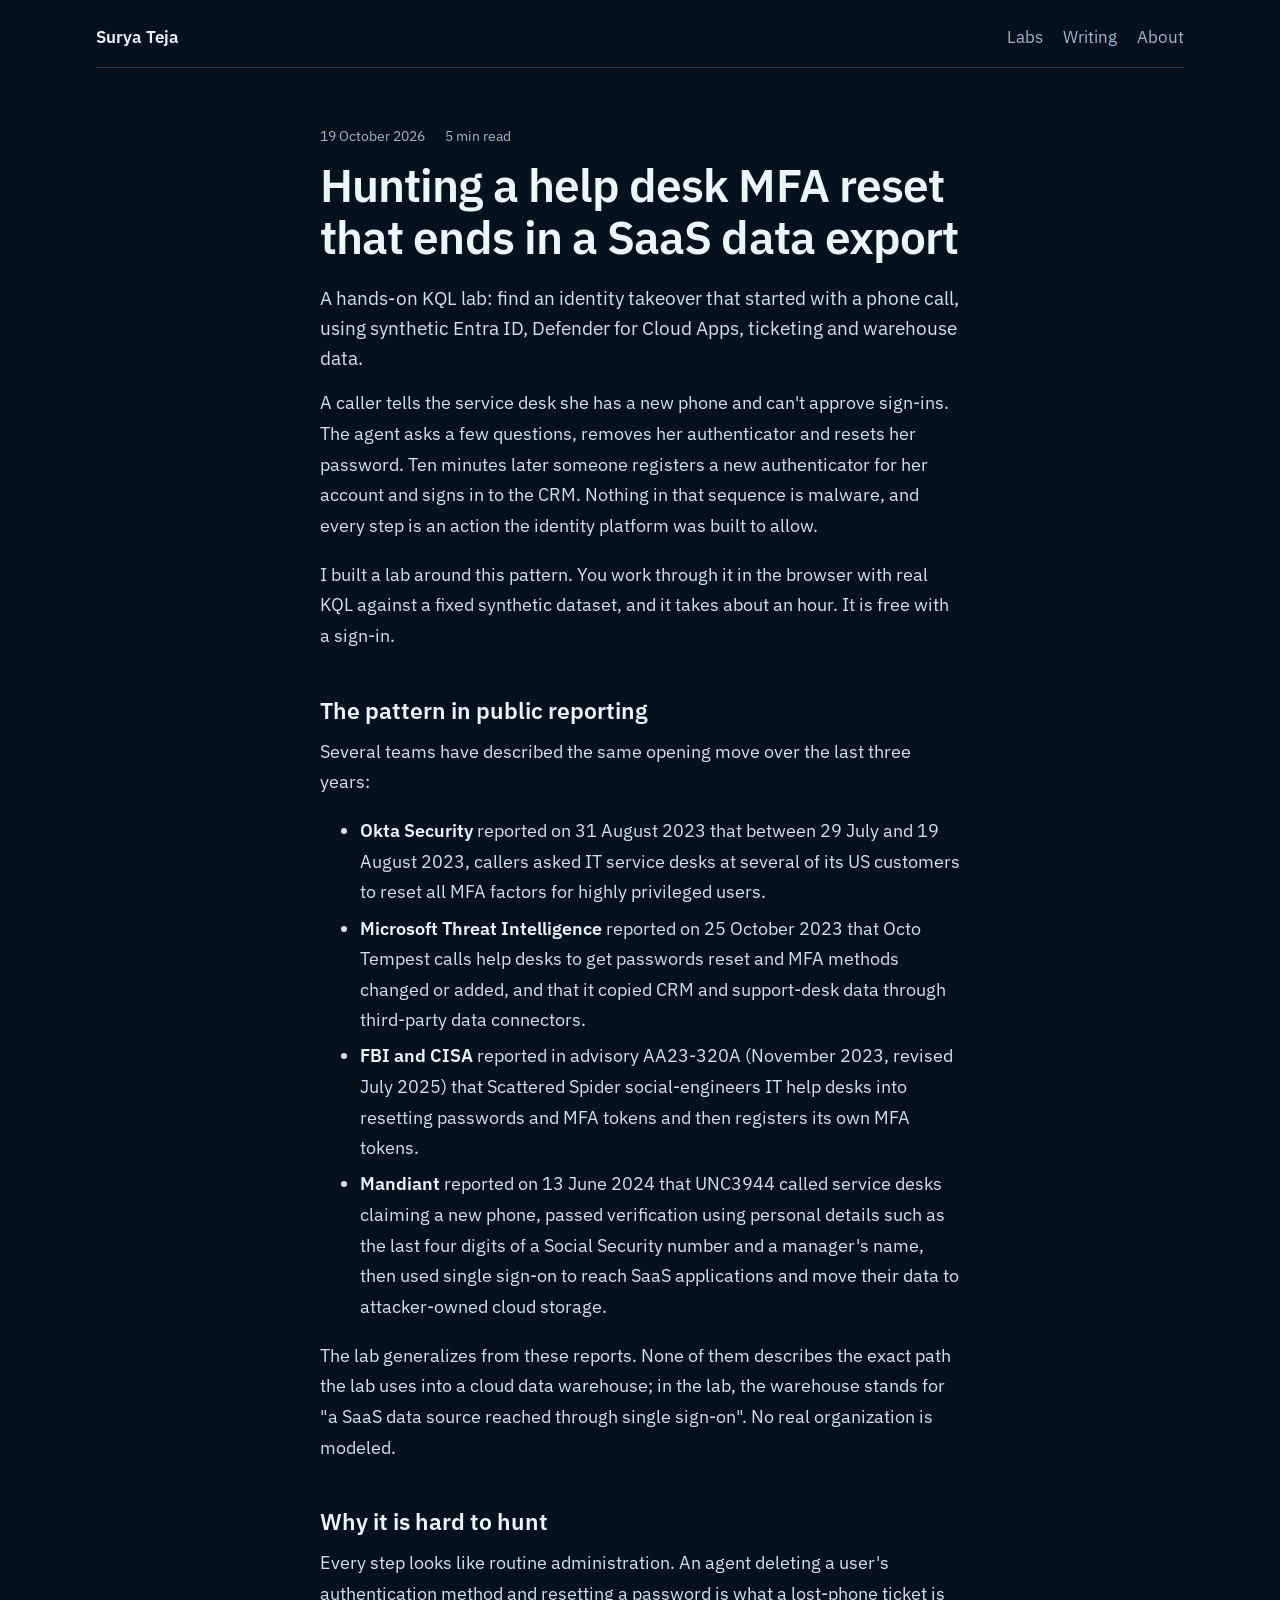
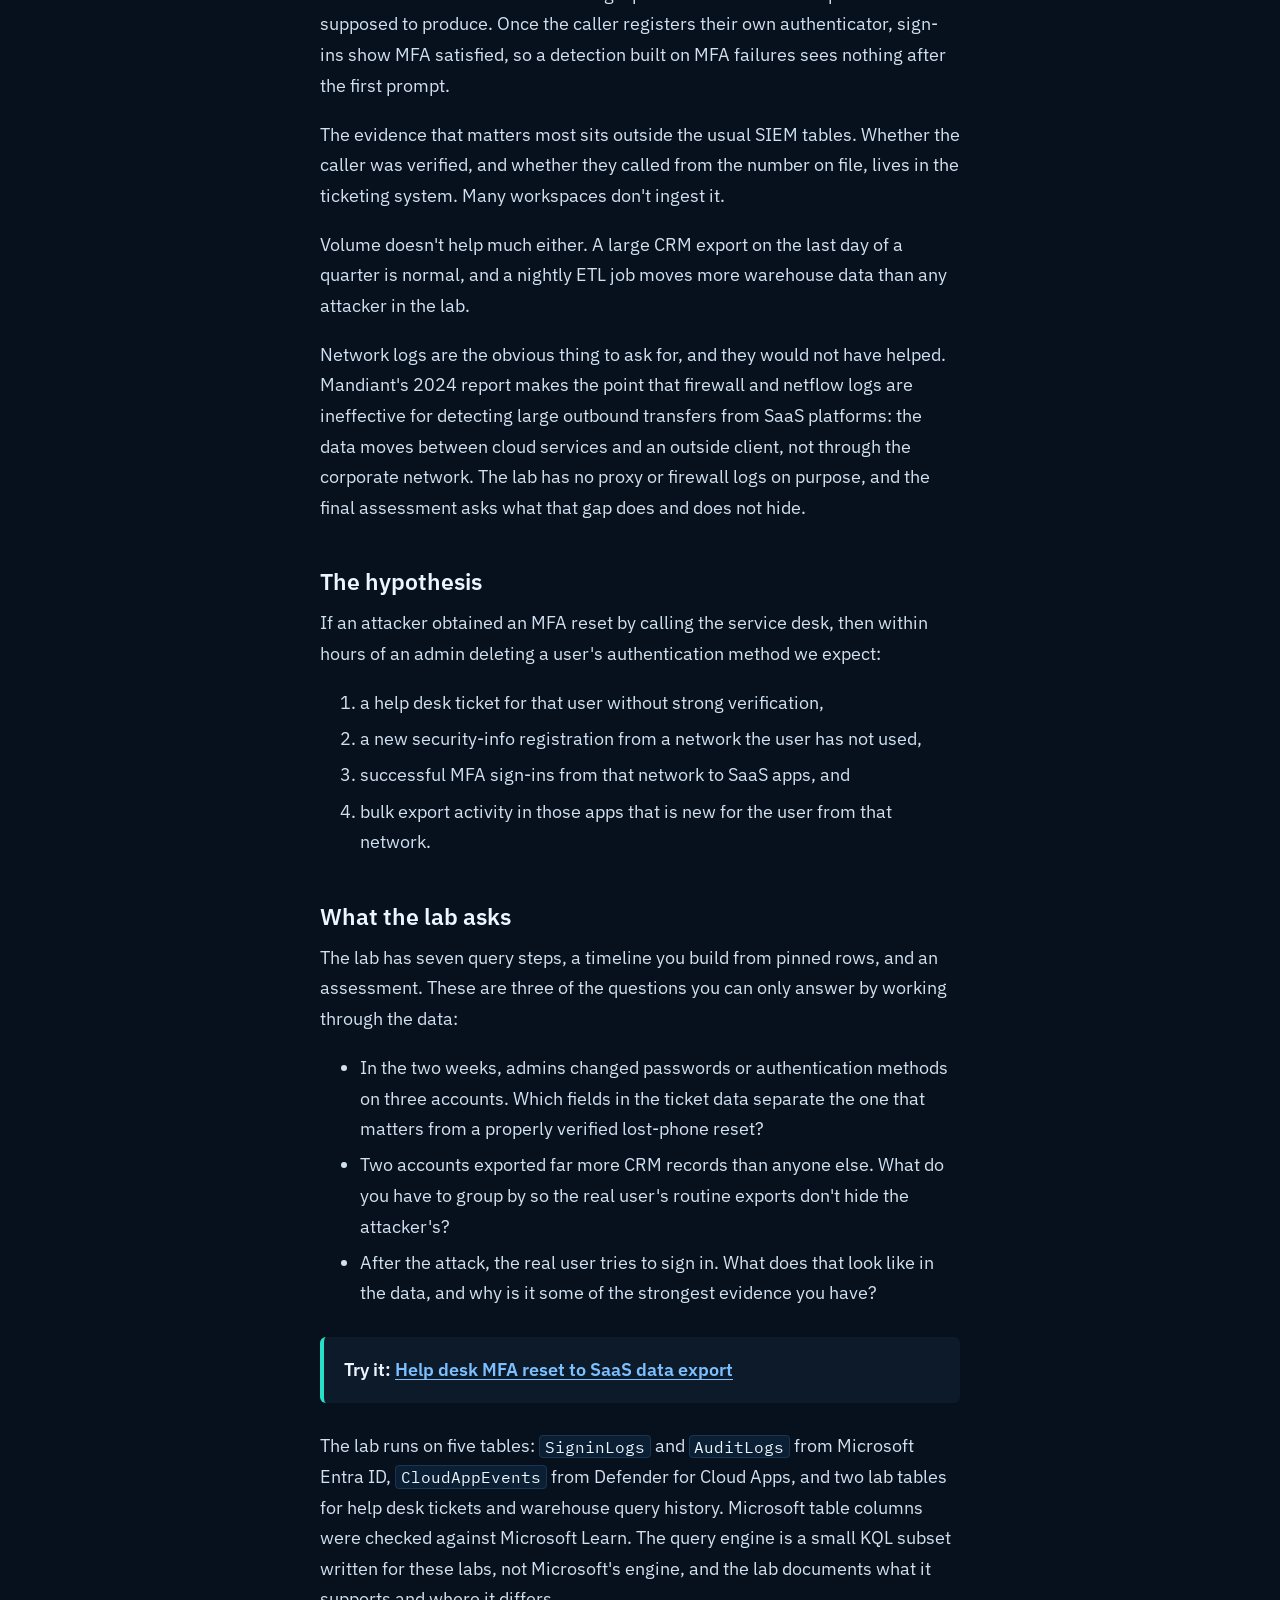
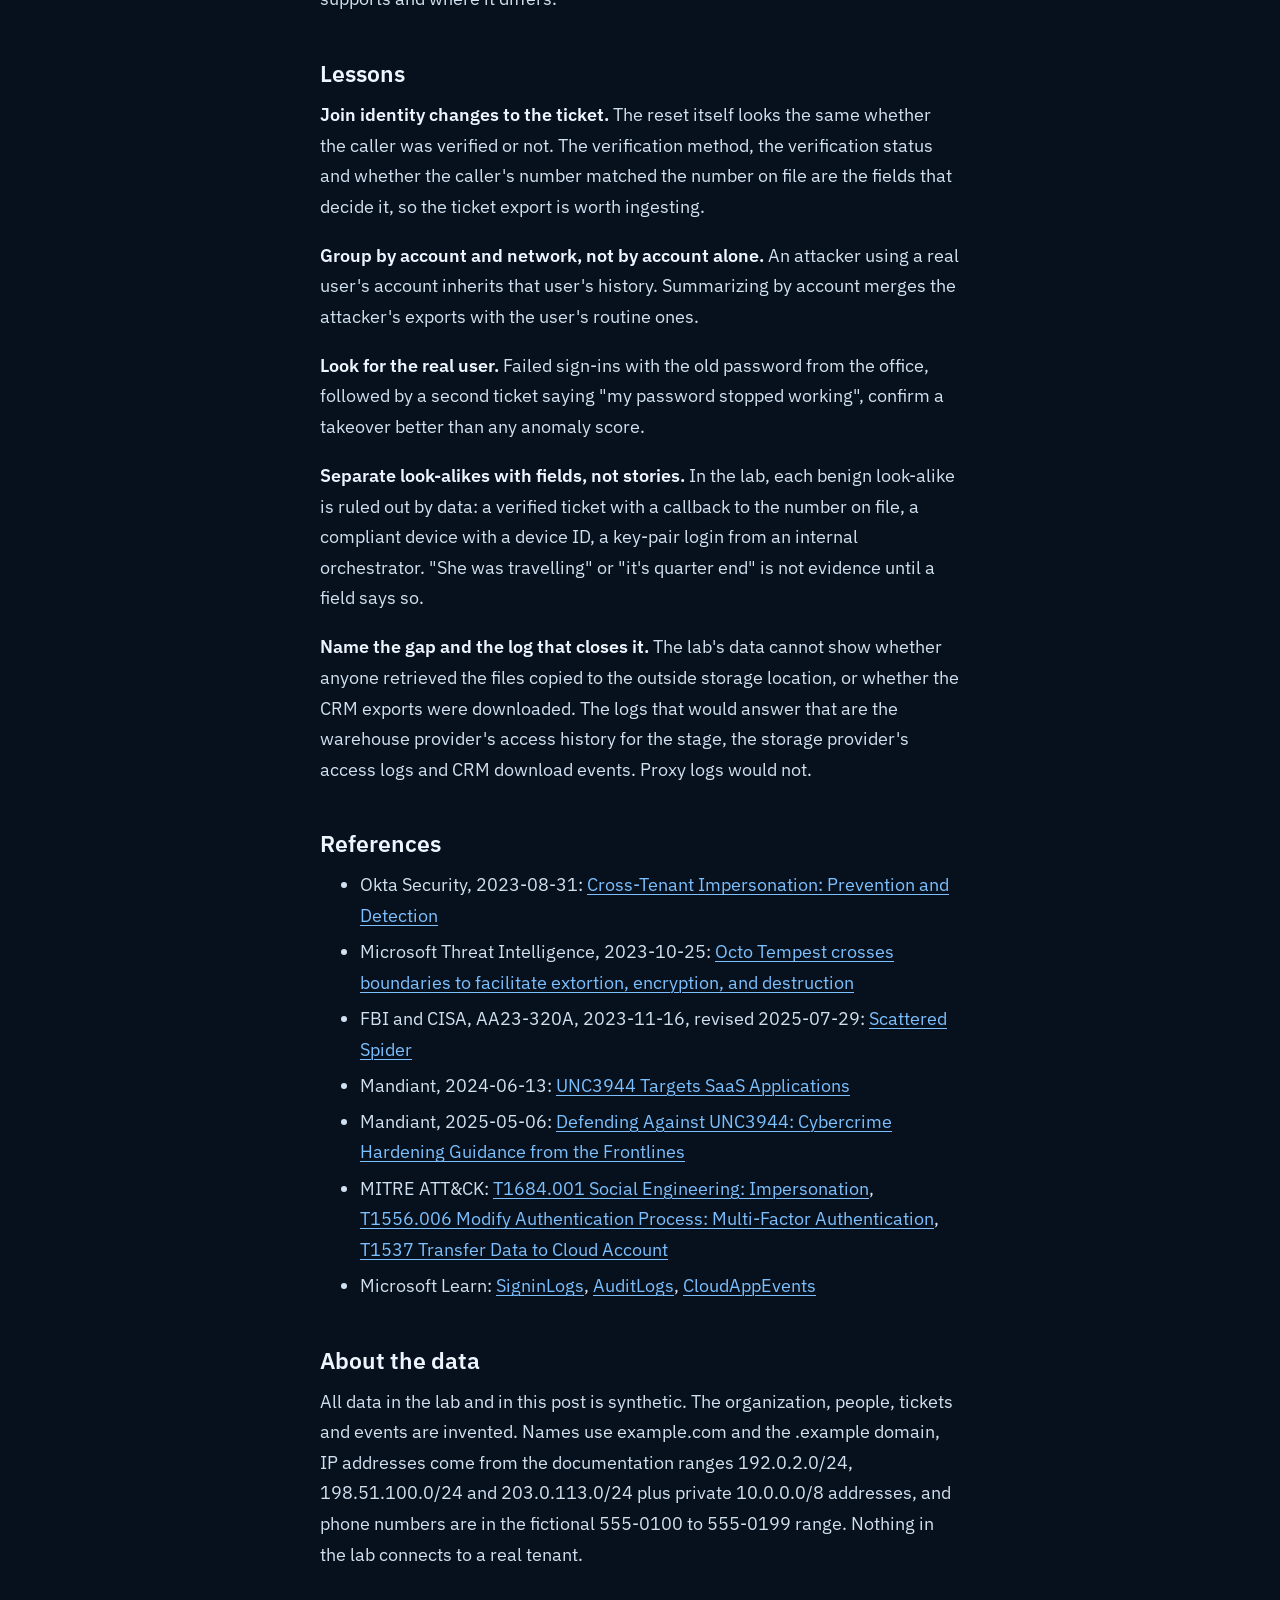
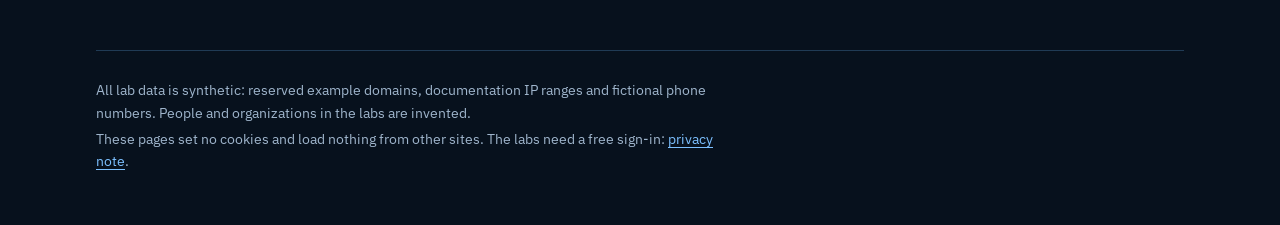
==== blog/helpdesk-mfa-reset-hunt/index.html @ 30e9e79c "Site: landing page, article, privacy note and the s01 lab sign-in page History was reset on 2026-10-" ====
<!doctype html>
<html lang="en">
<head>
<meta charset="utf-8">
<meta http-equiv="Content-Security-Policy" content="default-src 'none'; style-src 'self'; font-src 'self'; img-src 'self' data:; base-uri 'none'; form-action 'none'">
<meta name="viewport" content="width=device-width, initial-scale=1">
<meta name="color-scheme" content="dark">
<title>Hunting a help desk MFA reset that ends in a SaaS data export</title>
<meta name="description" content="A hands-on KQL lab: find an identity takeover that started with a phone call, using synthetic Entra ID, Defender for Cloud Apps, ticketing and warehouse data.">
<link rel="canonical" href="https://suryatejakaniki.github.io/blog/helpdesk-mfa-reset-hunt/">
<meta property="og:type" content="article">
<meta property="og:title" content="Hunting a help desk MFA reset that ends in a SaaS data export">
<meta property="og:description" content="A hands-on KQL lab: find an identity takeover that started with a phone call, using synthetic Entra ID, Defender for Cloud Apps, ticketing and warehouse data.">
<meta property="og:url" content="https://suryatejakaniki.github.io/blog/helpdesk-mfa-reset-hunt/">
<link rel="icon" href="data:image/svg+xml,%3Csvg xmlns='http://www.w3.org/2000/svg' viewBox='0 0 32 32'%3E%3Crect width='32' height='32' rx='8' fill='%2307111d'/%3E%3Ccircle cx='14' cy='14' r='7' fill='none' stroke='%232583ff' stroke-width='3'/%3E%3Cpath d='M19.5 19.5l6 6' stroke='%2328dfc8' stroke-width='3' stroke-linecap='round'/%3E%3C/svg%3E">
<link rel="preload" href="/assets/fonts/ibm-plex-sans-latin-400-normal.woff2" as="font" type="font/woff2" crossorigin>
<link rel="stylesheet" href="/assets/site.css">
</head>
<body>
<a class="skip" href="#main">Skip to content</a>
<header class="site-head">
  <a class="wordmark" href="/">Surya Teja</a>
  <nav aria-label="Site">
    <a href="/#labs">Labs</a>
    <a href="/#writing">Writing</a>
    <a href="/#about">About</a>
  </nav>
</header>
<main id="main" class="post">
  <article>
    <header class="post-head">
      <p class="post-meta"><time datetime="2026-10-19">19 October 2026</time><span>5 min read</span></p>
      <h1>Hunting a help desk MFA reset that ends in a SaaS data export</h1>
      <p class="lede">A hands-on KQL lab: find an identity takeover that started with a phone call, using synthetic Entra ID, Defender for Cloud Apps, ticketing and warehouse data.</p>
    </header>
    <div class="prose">
<p>A caller tells the service desk she has a new phone and can&#39;t approve sign-ins. The agent asks a few questions, removes her authenticator and resets her password. Ten minutes later someone registers a new authenticator for her account and signs in to the CRM. Nothing in that sequence is malware, and every step is an action the identity platform was built to allow.</p>
<p>I built a lab around this pattern. You work through it in the browser with real KQL against a fixed synthetic dataset, and it takes about an hour. It is free with a sign-in.</p>
<h2>The pattern in public reporting</h2>
<p>Several teams have described the same opening move over the last three years:</p>
<ul>
<li><strong>Okta Security</strong> reported on 31 August 2023 that between 29 July and 19 August 2023, callers asked IT service desks at several of its US customers to reset all MFA factors for highly privileged users.</li>
<li><strong>Microsoft Threat Intelligence</strong> reported on 25 October 2023 that Octo Tempest calls help desks to get passwords reset and MFA methods changed or added, and that it copied CRM and support-desk data through third-party data connectors.</li>
<li><strong>FBI and CISA</strong> reported in advisory AA23-320A (November 2023, revised July 2025) that Scattered Spider social-engineers IT help desks into resetting passwords and MFA tokens and then registers its own MFA tokens.</li>
<li><strong>Mandiant</strong> reported on 13 June 2024 that UNC3944 called service desks claiming a new phone, passed verification using personal details such as the last four digits of a Social Security number and a manager&#39;s name, then used single sign-on to reach SaaS applications and move their data to attacker-owned cloud storage.</li>
</ul>
<p>The lab generalizes from these reports. None of them describes the exact path the lab uses into a cloud data warehouse; in the lab, the warehouse stands for &quot;a SaaS data source reached through single sign-on&quot;. No real organization is modeled.</p>
<h2>Why it is hard to hunt</h2>
<p>Every step looks like routine administration. An agent deleting a user&#39;s authentication method and resetting a password is what a lost-phone ticket is supposed to produce. Once the caller registers their own authenticator, sign-ins show MFA satisfied, so a detection built on MFA failures sees nothing after the first prompt.</p>
<p>The evidence that matters most sits outside the usual SIEM tables. Whether the caller was verified, and whether they called from the number on file, lives in the ticketing system. Many workspaces don&#39;t ingest it.</p>
<p>Volume doesn&#39;t help much either. A large CRM export on the last day of a quarter is normal, and a nightly ETL job moves more warehouse data than any attacker in the lab.</p>
<p>Network logs are the obvious thing to ask for, and they would not have helped. Mandiant&#39;s 2024 report makes the point that firewall and netflow logs are ineffective for detecting large outbound transfers from SaaS platforms: the data moves between cloud services and an outside client, not through the corporate network. The lab has no proxy or firewall logs on purpose, and the final assessment asks what that gap does and does not hide.</p>
<h2>The hypothesis</h2>
<p>If an attacker obtained an MFA reset by calling the service desk, then within hours of an admin deleting a user&#39;s authentication method we expect:</p>
<ol>
<li>a help desk ticket for that user without strong verification,</li>
<li>a new security-info registration from a network the user has not used,</li>
<li>successful MFA sign-ins from that network to SaaS apps, and</li>
<li>bulk export activity in those apps that is new for the user from that network.</li>
</ol>
<h2>What the lab asks</h2>
<p>The lab has seven query steps, a timeline you build from pinned rows, and an assessment. These are three of the questions you can only answer by working through the data:</p>
<ul>
<li>In the two weeks, admins changed passwords or authentication methods on three accounts. Which fields in the ticket data separate the one that matters from a properly verified lost-phone reset?</li>
<li>Two accounts exported far more CRM records than anyone else. What do you have to group by so the real user&#39;s routine exports don&#39;t hide the attacker&#39;s?</li>
<li>After the attack, the real user tries to sign in. What does that look like in the data, and why is it some of the strongest evidence you have?</li>
</ul>
<p class="try-it"><strong>Try it:</strong> <a href="https://suryatejakaniki.github.io/labs/s01/">Help desk MFA reset to SaaS data export</a></p>
<p>The lab runs on five tables: <code>SigninLogs</code> and <code>AuditLogs</code> from Microsoft Entra ID, <code>CloudAppEvents</code> from Defender for Cloud Apps, and two lab tables for help desk tickets and warehouse query history. Microsoft table columns were checked against Microsoft Learn. The query engine is a small KQL subset written for these labs, not Microsoft&#39;s engine, and the lab documents what it supports and where it differs.</p>
<h2>Lessons</h2>
<p><strong>Join identity changes to the ticket.</strong> The reset itself looks the same whether the caller was verified or not. The verification method, the verification status and whether the caller&#39;s number matched the number on file are the fields that decide it, so the ticket export is worth ingesting.</p>
<p><strong>Group by account and network, not by account alone.</strong> An attacker using a real user&#39;s account inherits that user&#39;s history. Summarizing by account merges the attacker&#39;s exports with the user&#39;s routine ones.</p>
<p><strong>Look for the real user.</strong> Failed sign-ins with the old password from the office, followed by a second ticket saying &quot;my password stopped working&quot;, confirm a takeover better than any anomaly score.</p>
<p><strong>Separate look-alikes with fields, not stories.</strong> In the lab, each benign look-alike is ruled out by data: a verified ticket with a callback to the number on file, a compliant device with a device ID, a key-pair login from an internal orchestrator. &quot;She was travelling&quot; or &quot;it&#39;s quarter end&quot; is not evidence until a field says so.</p>
<p><strong>Name the gap and the log that closes it.</strong> The lab&#39;s data cannot show whether anyone retrieved the files copied to the outside storage location, or whether the CRM exports were downloaded. The logs that would answer that are the warehouse provider&#39;s access history for the stage, the storage provider&#39;s access logs and CRM download events. Proxy logs would not.</p>
<h2>References</h2>
<ul>
<li>Okta Security, 2023-08-31: <a href="https://sec.okta.com/articles/2023/08/cross-tenant-impersonation-prevention-and-detection">Cross-Tenant Impersonation: Prevention and Detection</a></li>
<li>Microsoft Threat Intelligence, 2023-10-25: <a href="https://www.microsoft.com/en-us/security/blog/2023/10/25/octo-tempest-crosses-boundaries-to-facilitate-extortion-encryption-and-destruction/">Octo Tempest crosses boundaries to facilitate extortion, encryption, and destruction</a></li>
<li>FBI and CISA, AA23-320A, 2023-11-16, revised 2025-07-29: <a href="https://www.cisa.gov/news-events/cybersecurity-advisories/aa23-320a">Scattered Spider</a></li>
<li>Mandiant, 2024-06-13: <a href="https://cloud.google.com/blog/topics/threat-intelligence/unc3944-targets-saas-applications/">UNC3944 Targets SaaS Applications</a></li>
<li>Mandiant, 2025-05-06: <a href="https://cloud.google.com/blog/topics/threat-intelligence/unc3944-proactive-hardening-recommendations">Defending Against UNC3944: Cybercrime Hardening Guidance from the Frontlines</a></li>
<li>MITRE ATT&amp;CK: <a href="https://attack.mitre.org/techniques/T1684/001/">T1684.001 Social Engineering: Impersonation</a>, <a href="https://attack.mitre.org/techniques/T1556/006/">T1556.006 Modify Authentication Process: Multi-Factor Authentication</a>, <a href="https://attack.mitre.org/techniques/T1537/">T1537 Transfer Data to Cloud Account</a></li>
<li>Microsoft Learn: <a href="https://learn.microsoft.com/en-us/azure/azure-monitor/reference/tables/signinlogs">SigninLogs</a>, <a href="https://learn.microsoft.com/en-us/azure/azure-monitor/reference/tables/auditlogs">AuditLogs</a>, <a href="https://learn.microsoft.com/defender-xdr/advanced-hunting-cloudappevents-table">CloudAppEvents</a></li>
</ul>
<h2>About the data</h2>
<p>All data in the lab and in this post is synthetic. The organization, people, tickets and events are invented. Names use example.com and the .example domain, IP addresses come from the documentation ranges 192.0.2.0/24, 198.51.100.0/24 and 203.0.113.0/24 plus private 10.0.0.0/8 addresses, and phone numbers are in the fictional 555-0100 to 555-0199 range. Nothing in the lab connects to a real tenant.</p>

    </div>
  </article>
</main>
<footer class="site-foot">
  <p>All lab data is synthetic: reserved example domains, documentation IP ranges and fictional phone numbers. People and organizations in the labs are invented.</p>
  <p>These pages set no cookies and load nothing from other sites. The labs need a free sign-in: <a href="/privacy/">privacy note</a>.</p>
</footer>
</body>
</html>
---- assets/site.css ----
/* Site pages: landing and articles. Same palette as the labs; IBM Plex Sans and Mono,
   self-hosted. The one loud element is the table rail on each lab entry, coloured the
   way the lab colours its timeline. */
@font-face {
  font-family: 'IBM Plex Sans';
  font-style: normal;
  font-weight: 400;
  font-display: swap;
  src: url('fonts/ibm-plex-sans-latin-400-normal.woff2') format('woff2');
}
@font-face {
  font-family: 'IBM Plex Sans';
  font-style: normal;
  font-weight: 600;
  font-display: swap;
  src: url('fonts/ibm-plex-sans-latin-600-normal.woff2') format('woff2');
}
@font-face {
  font-family: 'IBM Plex Mono';
  font-style: normal;
  font-weight: 400;
  font-display: swap;
  src: url('fonts/ibm-plex-mono-latin-400-normal.woff2') format('woff2');
}

:root {
  --bg: #07111d;
  --panel: #0c1a2a;
  --line: #203b55;
  --text: #edf5ff;
  --body: #d2e1f1;
  --muted: #9fb5cc;
  --link: #7cc0ff;
  --blue: #2583ff;
  --teal: #28dfc8;
  --purple: #b58aff;
  --orange: #ff9b52;
  --green: #4ce0b0;
  --sans: 'IBM Plex Sans', system-ui, -apple-system, 'Segoe UI', Roboto, sans-serif;
  --mono: 'IBM Plex Mono', ui-monospace, SFMono-Regular, Consolas, 'Liberation Mono', monospace;
  --measure: 40rem;
  --page: 68rem;
}

* { box-sizing: border-box; }
html { -webkit-text-size-adjust: 100%; }
body {
  margin: 0;
  background: var(--bg);
  color: var(--body);
  font: 400 1.0625rem/1.6 var(--sans);
}
a { color: var(--link); text-underline-offset: 0.18em; text-decoration-thickness: 1px; }
a:hover { color: #a9d6ff; }
a:focus-visible { outline: 2px solid var(--teal); outline-offset: 3px; border-radius: 3px; }
code { font-family: var(--mono); font-size: 0.88em; color: var(--text); }
.skip { position: absolute; left: -999px; top: 8px; background: var(--blue); color: #fff; padding: 8px 12px; border-radius: 6px; z-index: 10; }
.skip:focus { left: 8px; }

/* header and footer */
.site-head, .site-foot, main { width: min(100% - 2rem, var(--page)); margin-inline: auto; }
.site-head {
  display: flex;
  align-items: baseline;
  justify-content: space-between;
  gap: 1rem;
  padding: 1.5rem 0 1rem;
  border-bottom: 1px solid var(--line);
}
.wordmark { color: var(--text); font-weight: 600; font-size: 1.05rem; text-decoration: none; }
.site-head nav { display: flex; gap: 1.25rem; }
.site-head nav a { color: var(--muted); text-decoration: none; }
.site-head nav a:hover { color: var(--text); }
.site-foot { margin-top: 5rem; padding: 1.5rem 0 3rem; border-top: 1px solid var(--line); color: var(--muted); font-size: 0.875rem; }
.site-foot p { margin: 0.25rem 0; max-width: var(--measure); }

/* landing */
.intro { padding: 4.5rem 0 1rem; }
.intro h1 {
  margin: 0;
  max-width: 14ch;
  color: var(--text);
  font-size: clamp(2.4rem, 6vw, 4.25rem);
  font-weight: 600;
  line-height: 1.04;
  letter-spacing: -0.025em;
}
.lede { max-width: var(--measure); margin: 1.25rem 0 0; font-size: 1.2rem; line-height: 1.55; color: var(--body); }
.home h2 { margin: 3.5rem 0 1.25rem; color: var(--text); font-size: 1.35rem; font-weight: 600; }

.lab {
  display: grid;
  grid-template-columns: minmax(0, 1.5fr) minmax(0, 1fr);
  gap: 2.5rem;
  padding: 2rem;
  border: 1px solid var(--line);
  border-radius: 14px;
  background: var(--panel);
}
.lab-number { margin: 0; color: var(--teal); font-weight: 600; font-size: 0.95rem; }
.lab h3 { margin: 0.35rem 0 0; font-size: 1.6rem; line-height: 1.2; font-weight: 600; letter-spacing: -0.01em; }
.lab h3 a { color: var(--text); text-decoration: none; }
.lab h3 a:hover { text-decoration: underline; }
.lab-sub { margin: 0.5rem 0 0; font-size: 1.1rem; }
.lab-facts { display: flex; flex-wrap: wrap; gap: 1rem 2rem; margin: 1.5rem 0 0; }
.lab-facts dt { color: var(--muted); font-size: 0.85rem; }
.lab-facts dd { margin: 0; color: var(--text); }
.lab-links { display: flex; flex-wrap: wrap; align-items: center; gap: 0.75rem 1.5rem; margin: 1.75rem 0 0; }
.button {
  display: inline-block;
  padding: 0.6rem 1.1rem;
  border-radius: 8px;
  background: var(--blue);
  color: #fff;
  font-weight: 600;
  text-decoration: none;
}
.button:hover { background: #1c6fe0; color: #fff; }

.lab-tables > p { margin: 0 0 0.75rem; color: var(--muted); font-size: 0.875rem; }
.rail { list-style: none; margin: 0; padding: 0; display: grid; gap: 0.5rem; }
.rail li {
  padding: 0.55rem 0.85rem;
  border-left: 4px solid var(--line);
  border-radius: 4px;
  background: #0a1626;
}
.rail code { font-size: 0.9rem; }
.rail li.rail-ticket { border-left-color: var(--purple); }
.rail li.rail-audit { border-left-color: var(--orange); }
.rail li.rail-signin { border-left-color: var(--blue); }
.rail li.rail-crm { border-left-color: var(--teal); }
.rail li.rail-warehouse { border-left-color: var(--green); }

.posts { list-style: none; margin: 0; padding: 0; }
.posts li { padding: 1.25rem 0; border-top: 1px solid var(--line); max-width: 48rem; }
.posts li:last-child { border-bottom: 1px solid var(--line); }
.posts time { display: block; color: var(--muted); font-size: 0.875rem; }
.posts a { display: inline-block; margin-top: 0.2rem; font-size: 1.2rem; font-weight: 600; }
.posts p { margin: 0.35rem 0 0; }

.about { max-width: var(--measure); }
.about p { margin: 0 0 1rem; }
.links { list-style: none; display: flex; gap: 1.5rem; margin: 0.5rem 0 0; padding: 0; }

/* article */
.post article { max-width: var(--measure); margin: 0 auto; }
.post-head { padding: 3.5rem 0 1rem; }
.post-meta { display: flex; gap: 1.25rem; margin: 0; color: var(--muted); font-size: 0.9rem; }
.post-head h1 {
  margin: 0.75rem 0 0;
  color: var(--text);
  font-size: clamp(2rem, 4.6vw, 2.9rem);
  font-weight: 600;
  line-height: 1.12;
  letter-spacing: -0.02em;
}
.prose { font-size: 1.125rem; line-height: 1.7; }
.prose h2 { margin: 2.75rem 0 0.75rem; color: var(--text); font-size: 1.45rem; font-weight: 600; line-height: 1.25; }
.prose h3 { margin: 2rem 0 0.5rem; color: var(--text); font-size: 1.15rem; }
.prose p, .prose ul, .prose ol { margin: 0 0 1.15rem; }
.prose li { margin: 0.35rem 0; }
.prose strong { color: var(--text); font-weight: 600; }
.prose pre { overflow-x: auto; padding: 1rem 1.15rem; border: 1px solid var(--line); border-radius: 10px; background: #0a1626; font-size: 0.92rem; line-height: 1.55; }
.prose pre code { font-size: inherit; }
.prose :not(pre) > code { padding: 0.05em 0.3em; border: 1px solid #1b3550; border-radius: 4px; background: #0a1f33; }
.prose .try-it {
  margin: 1.75rem 0;
  padding: 1.1rem 1.25rem;
  border-left: 4px solid var(--teal);
  border-radius: 6px;
  background: var(--panel);
  font-size: 1.15rem;
}
.prose .try-it a { font-weight: 600; }

@media (max-width: 760px) {
  .lab { grid-template-columns: minmax(0, 1fr); gap: 1.75rem; padding: 1.25rem; }
  .intro { padding: 3rem 0 0.5rem; }
  .site-head { flex-wrap: wrap; }
  .site-head nav { gap: 1rem; }
}
@media (prefers-reduced-motion: reduce) {
  * { transition: none !important; scroll-behavior: auto !important; }
}
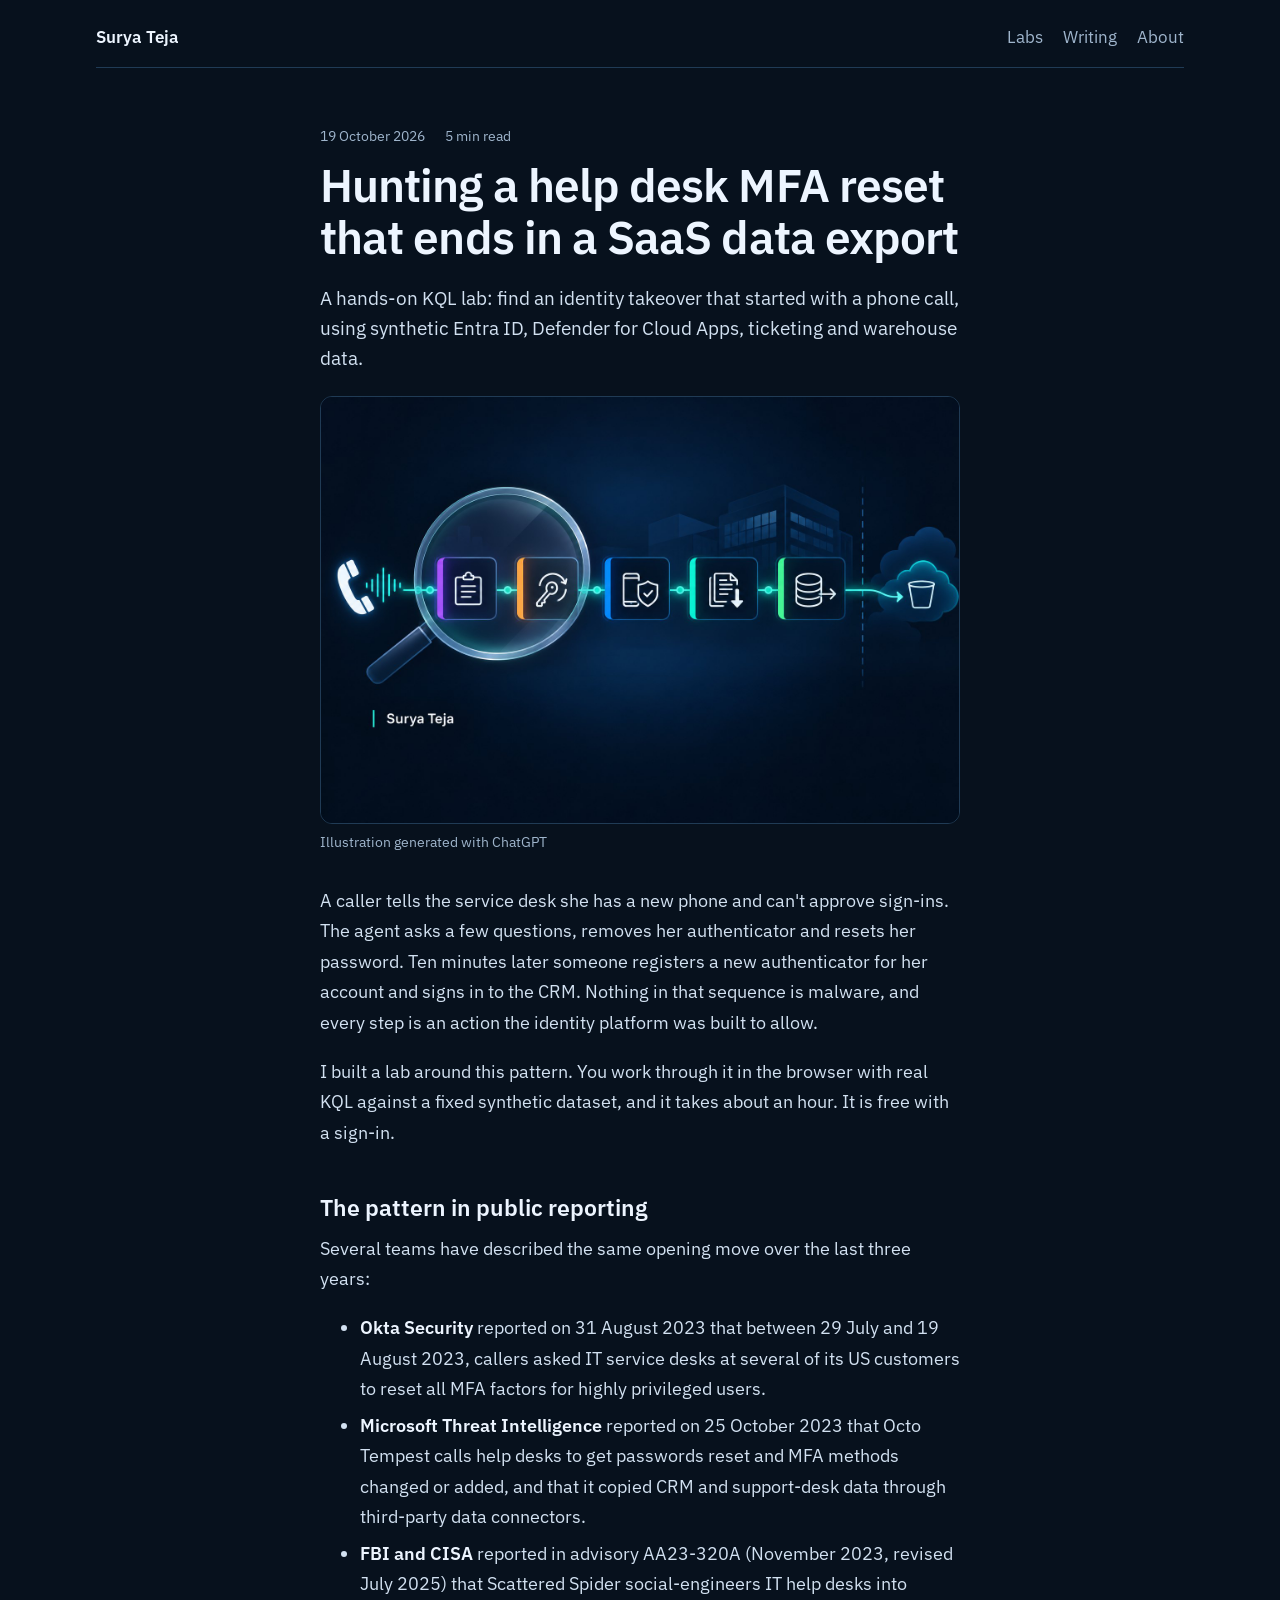
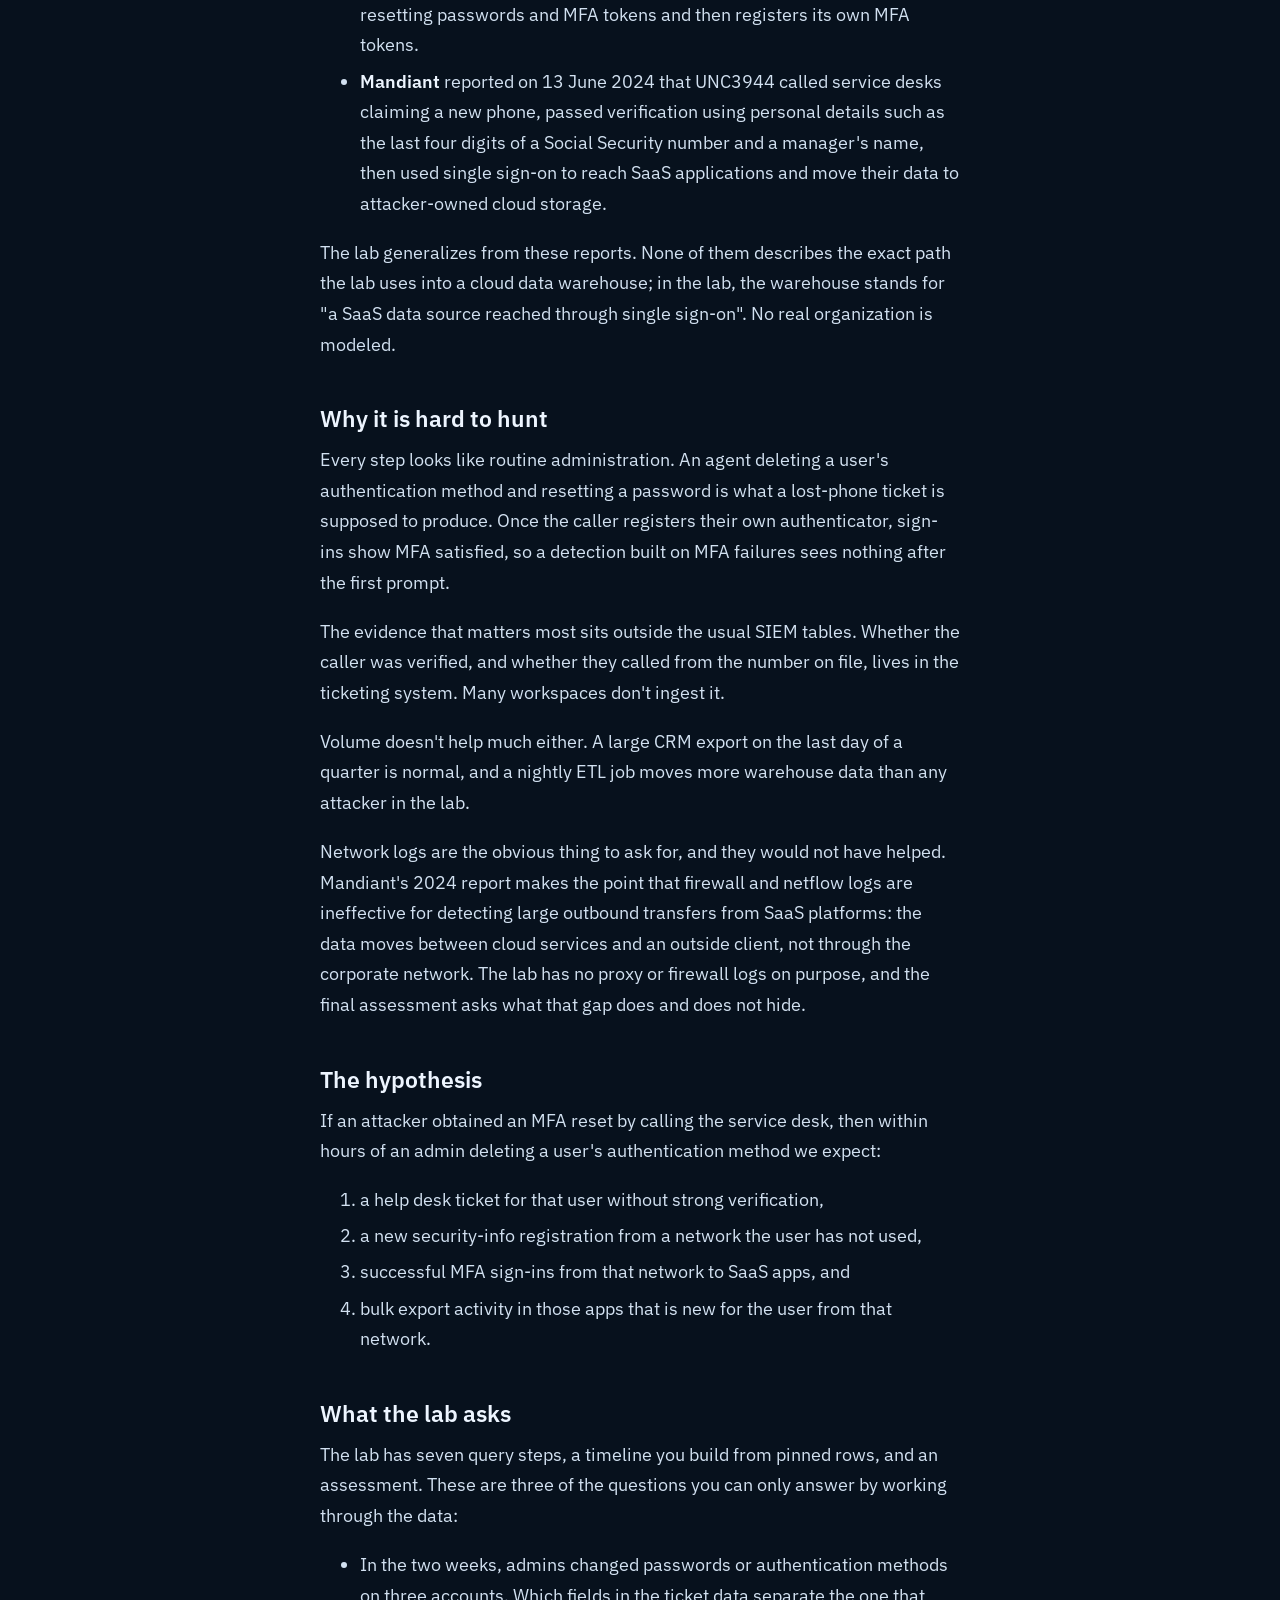
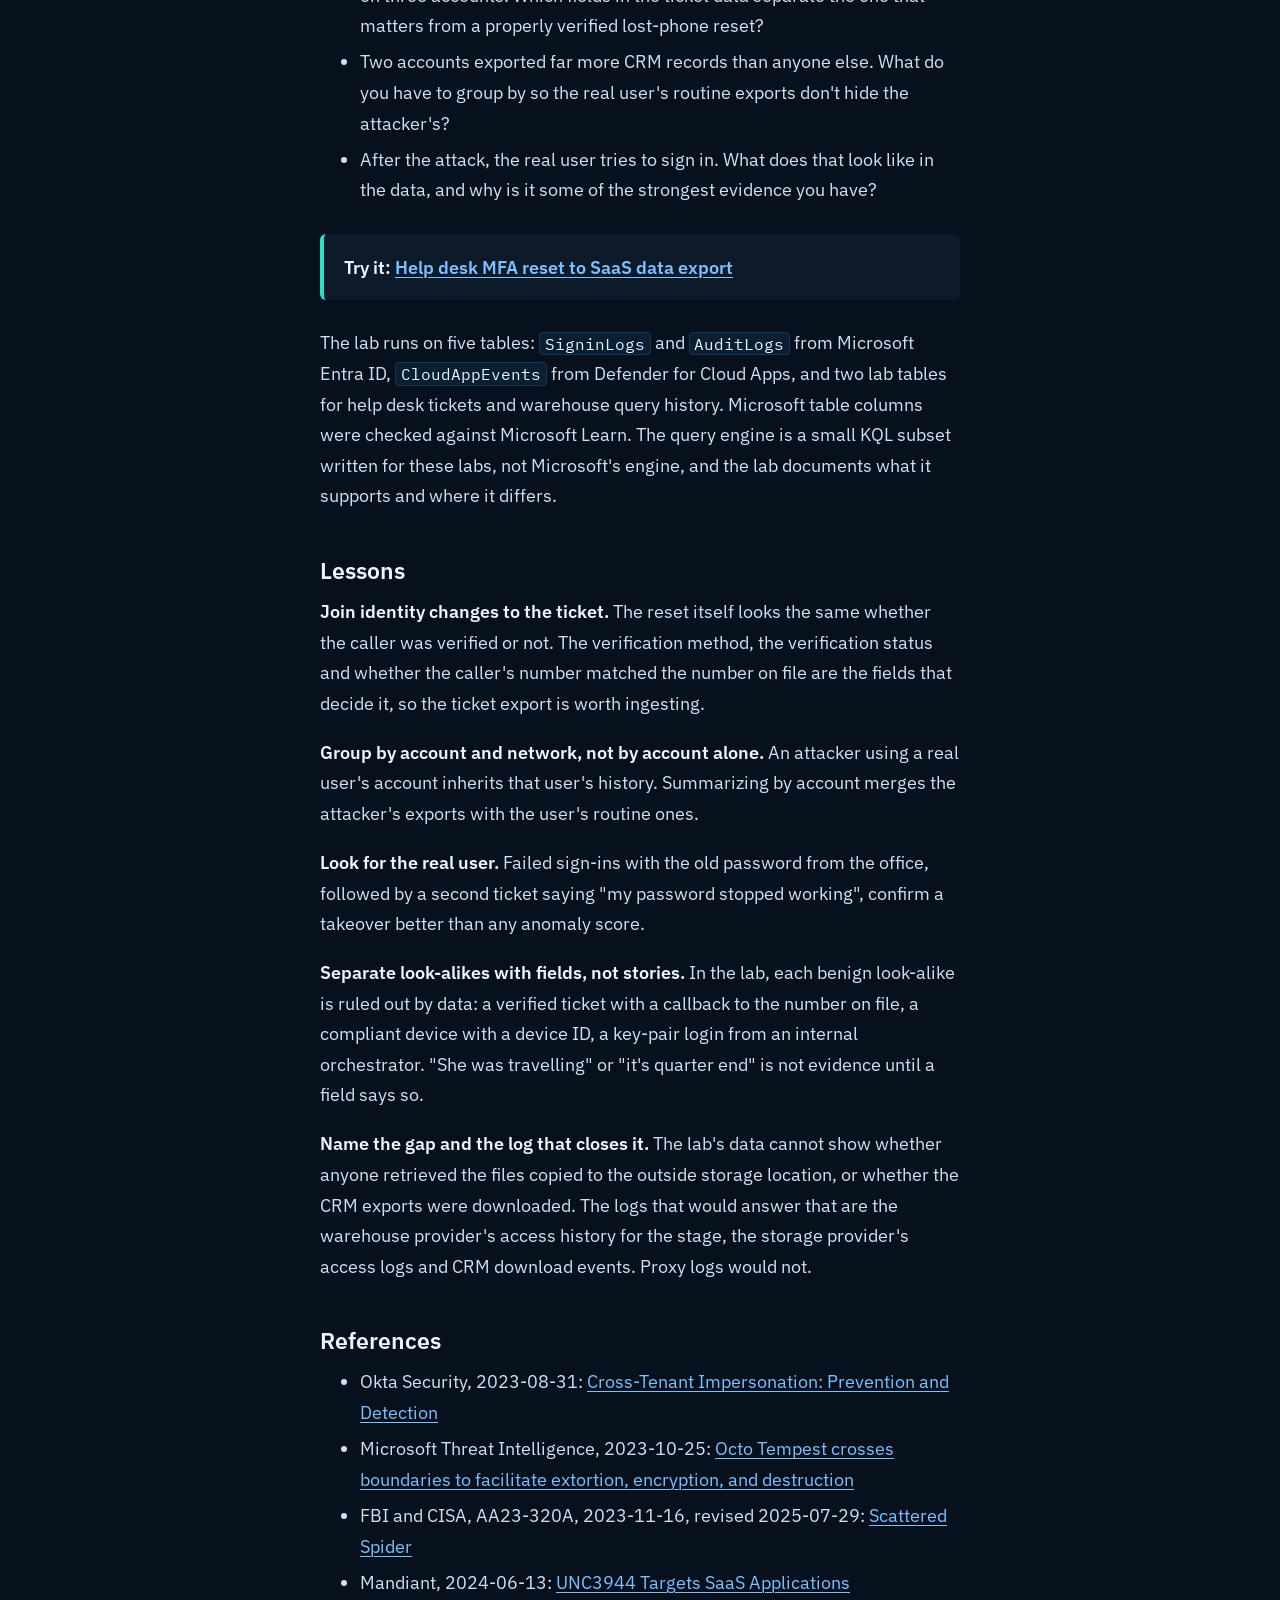
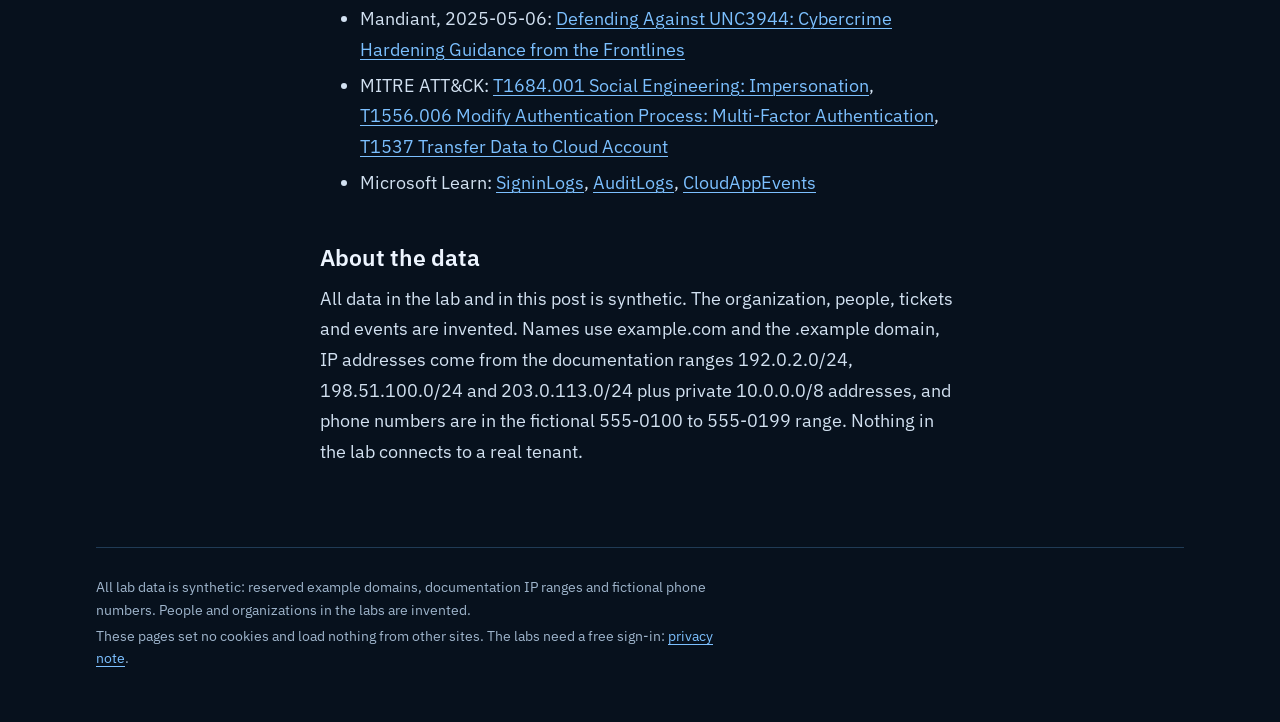
==== commit 28ae9951: "Article cover image and link preview Co-Authored-By: Claude Opus 5.5 <noreply@anthropic.com> Claude-" ====
--- a/blog/helpdesk-mfa-reset-hunt/index.html
+++ b/blog/helpdesk-mfa-reset-hunt/index.html
@@ -12,6 +12,12 @@
 <meta property="og:title" content="Hunting a help desk MFA reset that ends in a SaaS data export">
 <meta property="og:description" content="A hands-on KQL lab: find an identity takeover that started with a phone call, using synthetic Entra ID, Defender for Cloud Apps, ticketing and warehouse data.">
 <meta property="og:url" content="https://suryatejakaniki.github.io/blog/helpdesk-mfa-reset-hunt/">
+<meta property="og:image" content="https://suryatejakaniki.github.io/blog/helpdesk-mfa-reset-hunt/og.jpg">
+<meta property="og:image:width" content="1200">
+<meta property="og:image:height" content="628">
+<meta property="og:image:alt" content="Illustration of an attack timeline: a help desk phone call, a ticket, a reset key, a new authenticator, report exports and a database copy ending in cloud storage outside the organization, with a magnifying glass over the first two steps">
+<meta name="twitter:card" content="summary_large_image">
+<meta name="twitter:image" content="https://suryatejakaniki.github.io/blog/helpdesk-mfa-reset-hunt/og.jpg">
 <link rel="icon" href="data:image/svg+xml,%3Csvg xmlns='http://www.w3.org/2000/svg' viewBox='0 0 32 32'%3E%3Crect width='32' height='32' rx='8' fill='%2307111d'/%3E%3Ccircle cx='14' cy='14' r='7' fill='none' stroke='%232583ff' stroke-width='3'/%3E%3Cpath d='M19.5 19.5l6 6' stroke='%2328dfc8' stroke-width='3' stroke-linecap='round'/%3E%3C/svg%3E">
 <link rel="preload" href="/assets/fonts/ibm-plex-sans-latin-400-normal.woff2" as="font" type="font/woff2" crossorigin>
 <link rel="stylesheet" href="/assets/site.css">
@@ -33,6 +39,10 @@
       <h1>Hunting a help desk MFA reset that ends in a SaaS data export</h1>
       <p class="lede">A hands-on KQL lab: find an identity takeover that started with a phone call, using synthetic Entra ID, Defender for Cloud Apps, ticketing and warehouse data.</p>
     </header>
+    <figure class="post-cover">
+      <img src="cover.jpg" width="1536" height="1024" alt="Illustration of an attack timeline: a help desk phone call, a ticket, a reset key, a new authenticator, report exports and a database copy ending in cloud storage outside the organization, with a magnifying glass over the first two steps">
+      <figcaption>Illustration generated with ChatGPT</figcaption>
+    </figure>
     <div class="prose">
 <p>A caller tells the service desk she has a new phone and can&#39;t approve sign-ins. The agent asks a few questions, removes her authenticator and resets her password. Ten minutes later someone registers a new authenticator for her account and signs in to the CRM. Nothing in that sequence is malware, and every step is an action the identity platform was built to allow.</p>
 <p>I built a lab around this pattern. You work through it in the browser with real KQL against a fixed synthetic dataset, and it takes about an hour. It is free with a sign-in.</p>
--- a/assets/site.css
+++ b/assets/site.css
@@ -155,6 +155,9 @@
   line-height: 1.12;
   letter-spacing: -0.02em;
 }
+.post-cover { margin: 0.5rem 0 2rem; }
+.post-cover img { display: block; width: 100%; height: auto; border-radius: 12px; border: 1px solid var(--line); }
+.post-cover figcaption { margin-top: 0.5rem; color: var(--muted); font-size: 0.85rem; }
 .prose { font-size: 1.125rem; line-height: 1.7; }
 .prose h2 { margin: 2.75rem 0 0.75rem; color: var(--text); font-size: 1.45rem; font-weight: 600; line-height: 1.25; }
 .prose h3 { margin: 2rem 0 0.5rem; color: var(--text); font-size: 1.15rem; }
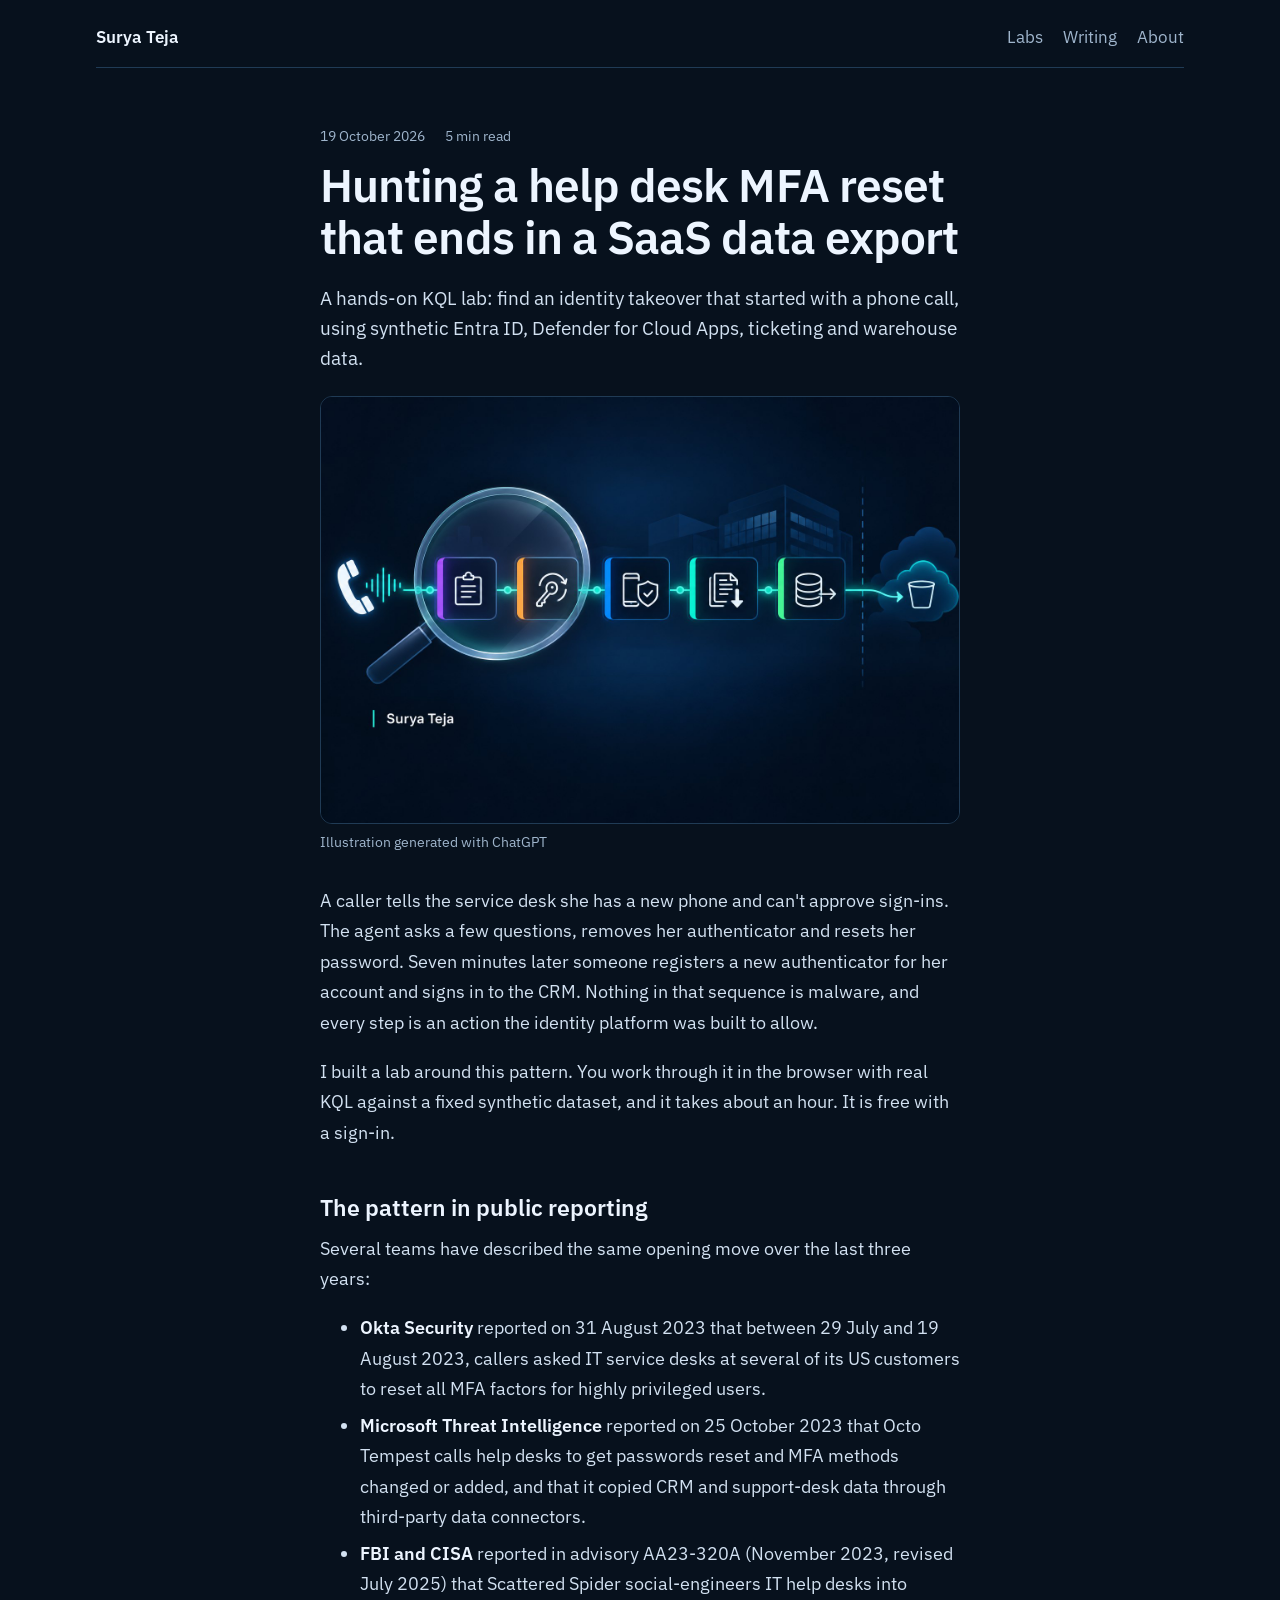
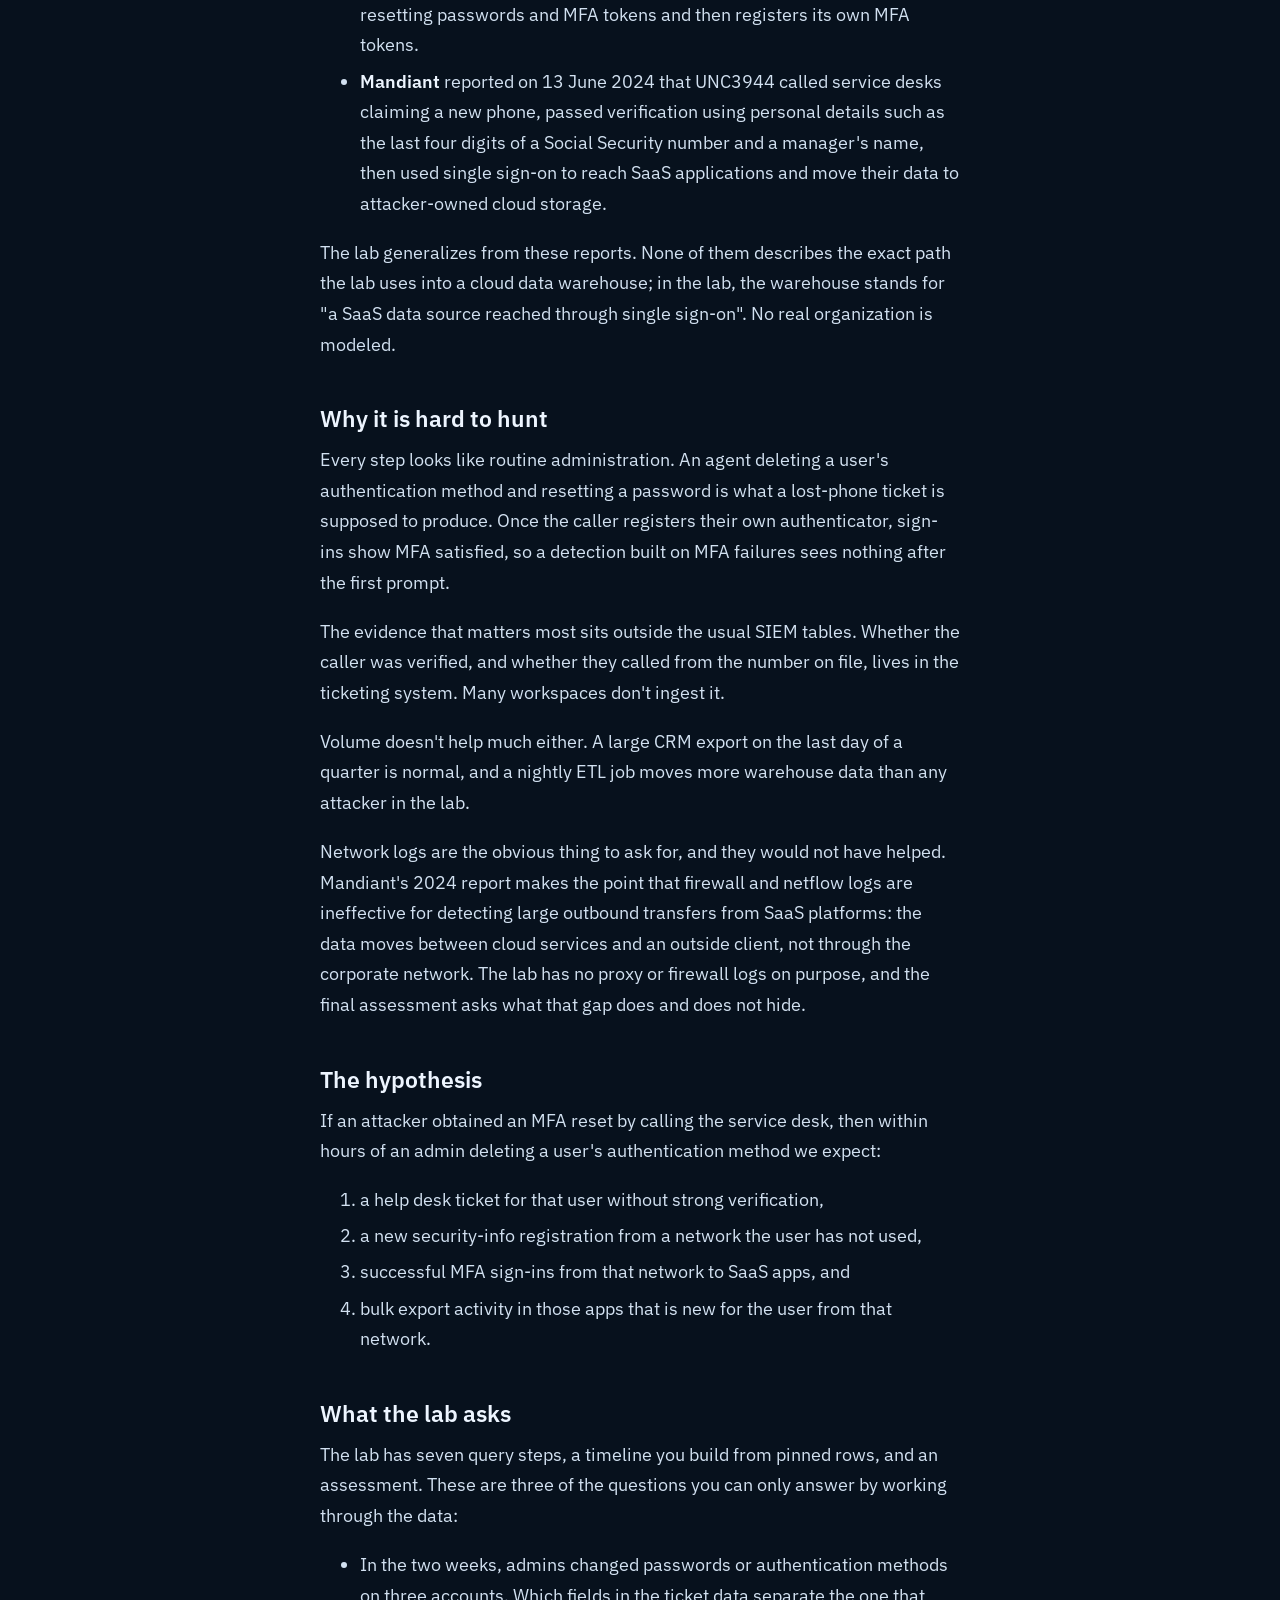
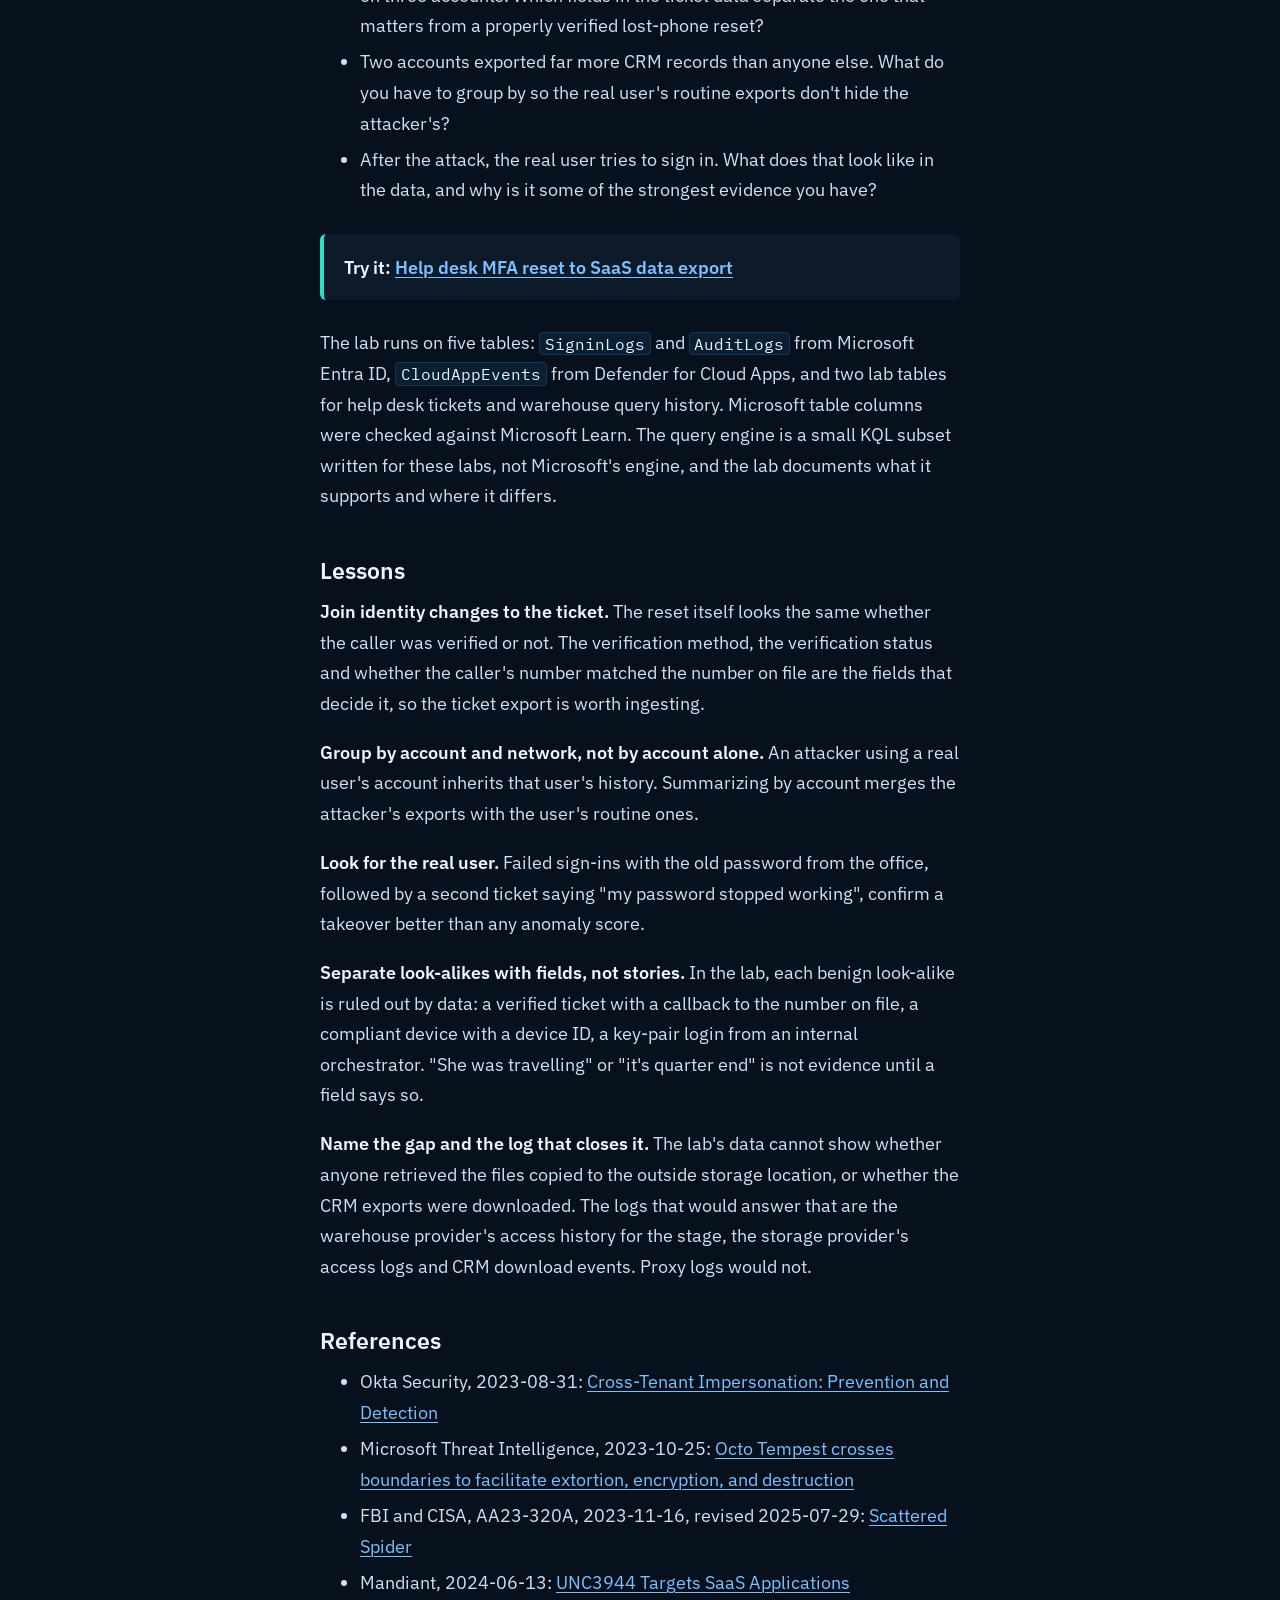
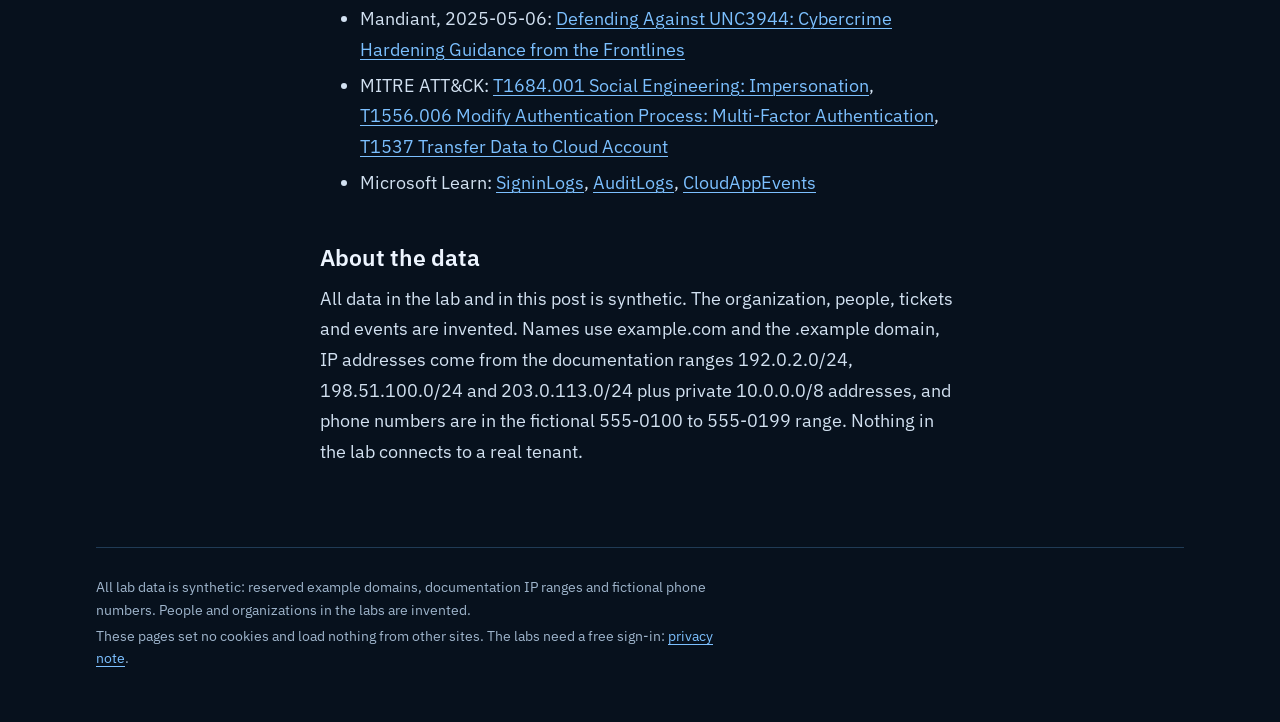
==== commit 438b8c49: "Review fixes: contrast, accessibility, sign-out choice, privacy note, article timing" ====
--- a/blog/helpdesk-mfa-reset-hunt/index.html
+++ b/blog/helpdesk-mfa-reset-hunt/index.html
@@ -44,7 +44,7 @@
       <figcaption>Illustration generated with ChatGPT</figcaption>
     </figure>
     <div class="prose">
-<p>A caller tells the service desk she has a new phone and can&#39;t approve sign-ins. The agent asks a few questions, removes her authenticator and resets her password. Ten minutes later someone registers a new authenticator for her account and signs in to the CRM. Nothing in that sequence is malware, and every step is an action the identity platform was built to allow.</p>
+<p>A caller tells the service desk she has a new phone and can&#39;t approve sign-ins. The agent asks a few questions, removes her authenticator and resets her password. Seven minutes later someone registers a new authenticator for her account and signs in to the CRM. Nothing in that sequence is malware, and every step is an action the identity platform was built to allow.</p>
 <p>I built a lab around this pattern. You work through it in the browser with real KQL against a fixed synthetic dataset, and it takes about an hour. It is free with a sign-in.</p>
 <h2>The pattern in public reporting</h2>
 <p>Several teams have described the same opening move over the last three years:</p>
--- a/assets/site.css
+++ b/assets/site.css
@@ -32,6 +32,8 @@
   --muted: #9fb5cc;
   --link: #7cc0ff;
   --blue: #2583ff;
+  /* filled buttons with white text: 5.36:1 contrast (WCAG AA needs 4.5:1); #2583ff gave 3.64:1 */
+  --blue-fill: #1a66d6;
   --teal: #28dfc8;
   --purple: #b58aff;
   --orange: #ff9b52;
@@ -54,7 +56,7 @@
 a:hover { color: #a9d6ff; }
 a:focus-visible { outline: 2px solid var(--teal); outline-offset: 3px; border-radius: 3px; }
 code { font-family: var(--mono); font-size: 0.88em; color: var(--text); }
-.skip { position: absolute; left: -999px; top: 8px; background: var(--blue); color: #fff; padding: 8px 12px; border-radius: 6px; z-index: 10; }
+.skip { position: absolute; left: -999px; top: 8px; background: var(--blue-fill); color: #fff; padding: 8px 12px; border-radius: 6px; z-index: 10; }
 .skip:focus { left: 8px; }
 
 /* header and footer */
@@ -110,7 +112,7 @@
   display: inline-block;
   padding: 0.6rem 1.1rem;
   border-radius: 8px;
-  background: var(--blue);
+  background: var(--blue-fill);
   color: #fff;
   font-weight: 600;
   text-decoration: none;
